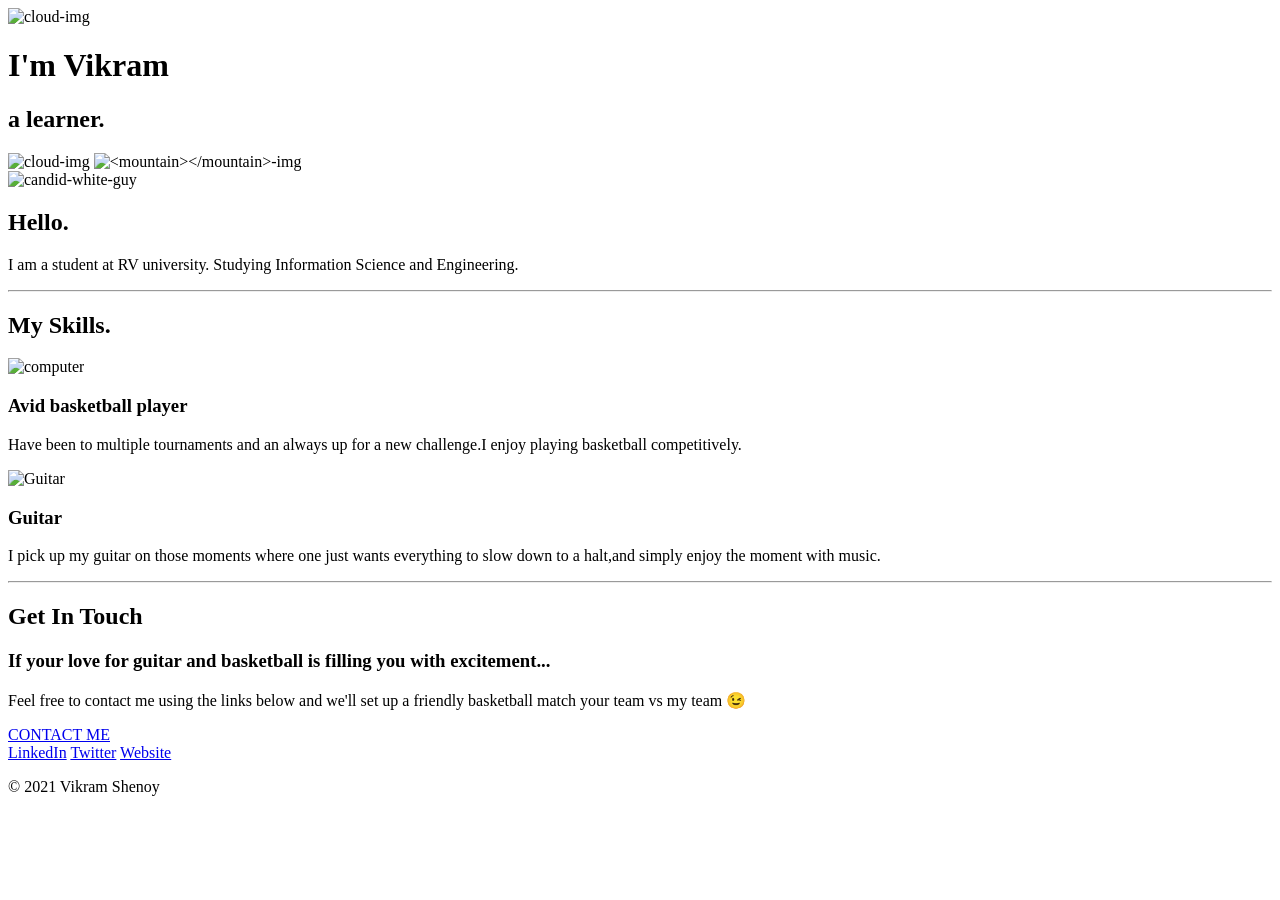
==== index.html @ d7b9fc27 "Add files via upload" ====
<!DOCTYPE html>
<html lang="en" dir="ltr">

<head>
  <meta charset="utf-8">
  <title>Vikram</title>
  <link rel="stylesheet" href="css/styles.css">
  <link rel="icon" href="images/favicon.png">
  <link rel="preconnect" href="https://fonts.gstatic.com">
  <link href="https://fonts.googleapis.com/css2?family=Merriweather:wght@300&family=Montserrat:wght@100&family=Sacramento&display=swap" rel="stylesheet">
</head>

<body>
  <div class="top">
    <img class="top-cloud" src="images/cloud.png" alt="cloud-img">
    <h1>I'm Vikram</h1>
    <h2>a learner.</h2>
    <img class="bottom-cloud" src="images/cloud.png" alt="cloud-img">
    <img class="mountain" src="images/mountain.png" alt="<mountain></mountain>-img">
  </div>


  <div class="middle-container">
    <div class="profile">
      <img src="images/man.png" height="180" alt="candid-white-guy">
      <h2>Hello.</h2>
      <p>I am a student at RV university. Studying Information Science and Engineering.</p>
    </div>
    <hr>
    <div class="skills">
      <h2>My Skills.</h2>
      <div class="skill-row">
        <img class="skillbb" src="images/bb.gif" alt="computer">
        <h3>Avid basketball player</h3>
        <p class="bb-descript">Have been to multiple tournaments and an always up for a new challenge.I enjoy playing basketball competitively.</p>
      </div>
      <div class="skill-row">
        <img class="skillgt" src="images/electric-guitar.png" alt="Guitar">
        <h3>Guitar</h3>
        <p class="gt-descript">I pick up my guitar on those moments  where one just wants everything to slow down to a halt,and simply enjoy the moment with music.</p>
      </div>
    </div>

    <hr>

    <div class="contact-me">
      <h2>Get In Touch</h2>
      <h3>If your love for guitar and basketball is filling you with excitement...</h3>
      <p class="contact-para">Feel free to contact me using the links below and we'll set up a friendly basketball match your team vs my team 😉</p>
      <a href="mailto:name@email.com" class="BUTTON_JTH">CONTACT ME</a>
    </div>
  </div>


  <div class="bottom-container">
    <a class="footer-link" href="https://www.linkedin.com/">LinkedIn</a>
    <a class="footer-link" href="https://twitter.com/">Twitter</a>
    <a class="footer-link" href="https://www.appbrewery.co/">Website</a>
    <p class="end-card">© 2021 Vikram Shenoy</p>
  </div>
</body>

</html>
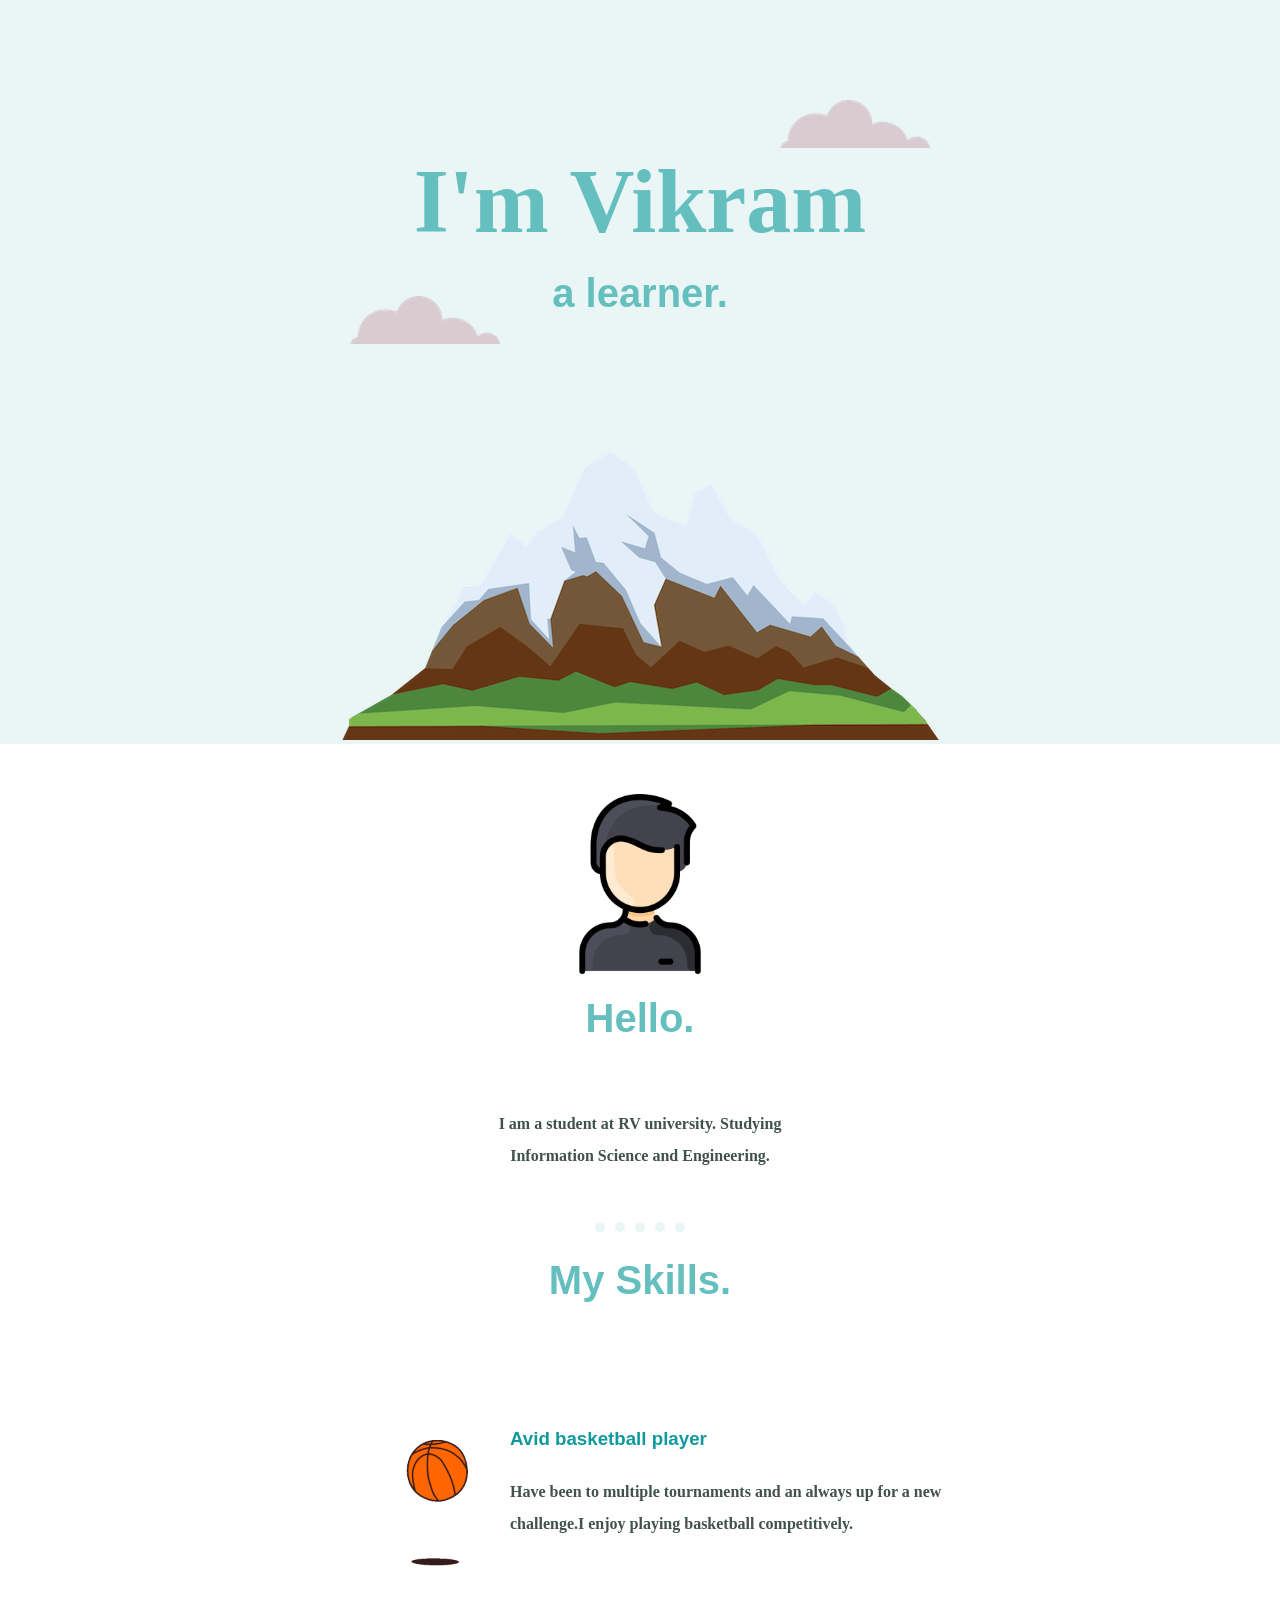
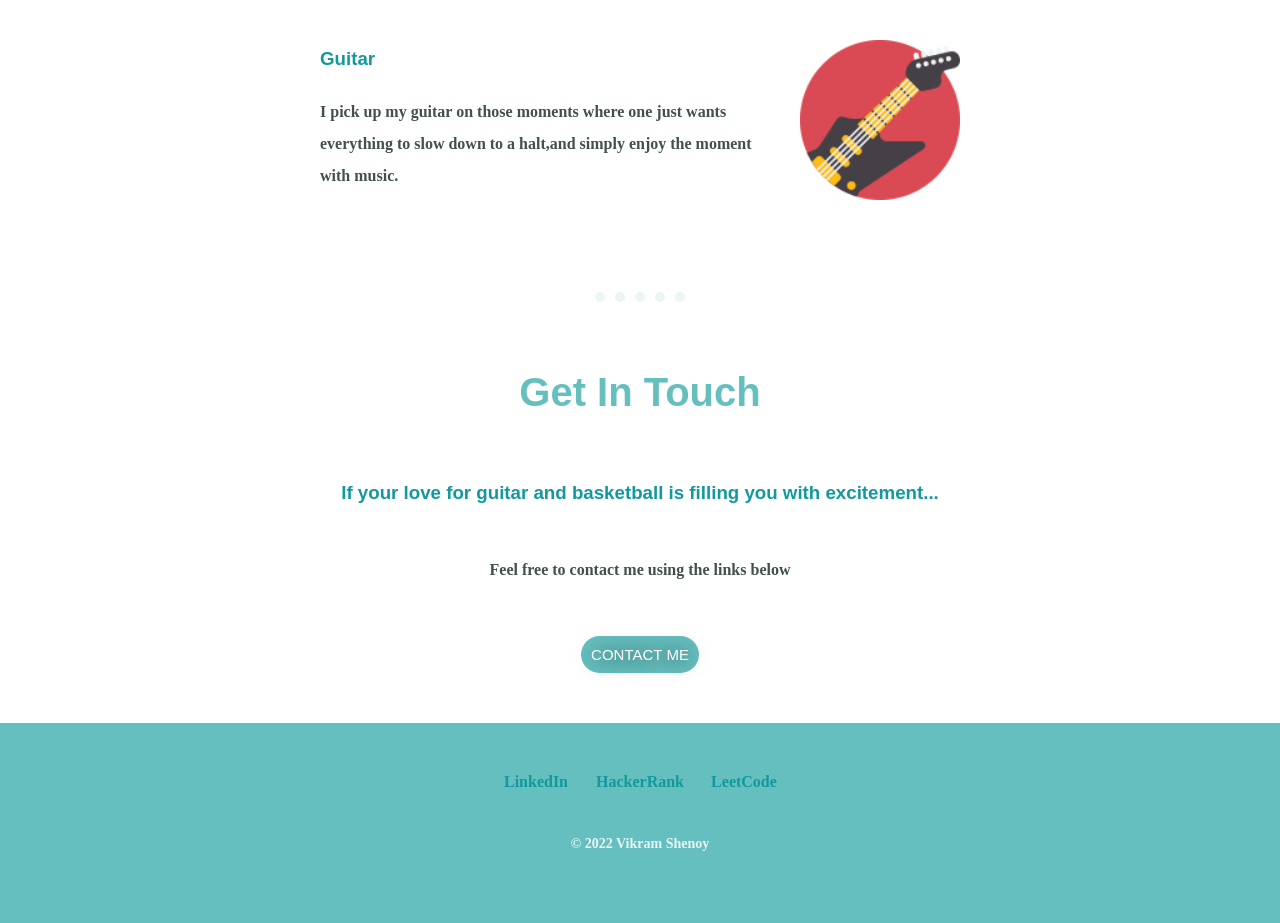
==== commit 038b8170: "Updated Contact" ====
--- a/index.html
+++ b/index.html
@@ -46,17 +46,17 @@
     <div class="contact-me">
       <h2>Get In Touch</h2>
       <h3>If your love for guitar and basketball is filling you with excitement...</h3>
-      <p class="contact-para">Feel free to contact me using the links below and we'll set up a friendly basketball match your team vs my team 😉</p>
-      <a href="mailto:name@email.com" class="BUTTON_JTH">CONTACT ME</a>
+      <p class="contact-para">Feel free to contact me using the links below </p>
+      <a href="mailto:vikramshenoy14@email.com" class="BUTTON_JTH">CONTACT ME</a>
     </div>
   </div>
 
 
   <div class="bottom-container">
-    <a class="footer-link" href="https://www.linkedin.com/">LinkedIn</a>
-    <a class="footer-link" href="https://twitter.com/">Twitter</a>
-    <a class="footer-link" href="https://www.appbrewery.co/">Website</a>
-    <p class="end-card">© 2021 Vikram Shenoy</p>
+    <a class="footer-link" href="https://www.linkedin.com/in/vikram-shenoy-48871717a/">LinkedIn</a>
+    <a class="footer-link" href="https://www.hackerrank.com/vikramshenoy_is1">HackerRank</a>
+    <a class="footer-link" href="https://leetcode.com/vikram_shen/">LeetCode</a>
+    <p class="end-card">© 2022 Vikram Shenoy</p>
   </div>
 </body>
 
--- a/css/styles.css
+++ b/css/styles.css
@@ -0,0 +1,154 @@
+body {
+  color: #40514E;
+  margin: 0;
+  text-align: center;
+  font-family: 'Merriweather', serif;
+}
+
+h1 {
+  color: #66BFBF;
+  font-size: 90px;
+  margin: 0;
+  margin-top: 50px;
+  font-family: 'Sacramento', cursive;
+}
+
+h2 {
+  line-height: 2;
+  font-weight: bold;
+  color: #66BFBF;
+  margin-top: 0;
+  margin-bottom: 50px;
+  font-size: 2.5rem;
+  font-family: 'Montserrat', sans-serif;
+}
+
+h3 {
+  color: #11999E;
+  font-family: 'Montserrat', sans-serif;
+  font-weight: bolder;
+}
+
+a {
+  color: #11999E;
+  text-decoration: none;
+}
+
+a:hover {
+  color: #EAF6F6;
+}
+
+p {
+  color: #40514E;
+  line-height: 2;
+  font-weight: bold;
+}
+
+hr {
+  color: #EAF6F6;
+  border: none;
+  border-top: 10px dotted;
+  width: 7%;
+}
+
+.profile {
+  width: 25%;
+  margin: 50px auto;
+}
+
+.skill-row {
+  width: 50%;
+  margin: 100px auto;
+  text-align: left;
+  line-height: 2;
+}
+
+.skillbb {
+  width: 25%;
+  float: left;
+  margin-right: 30px;
+}
+
+.skillgt {
+width: 25%;
+  float: right;
+  margin-left: 30px;
+  }
+
+.top-cloud {
+  position: absolute;
+  right: 350px;
+  top: 100px;
+}
+
+.bottom-cloud {
+  position: absolute;
+  bottom: 400px;
+  left: 350px;
+}
+
+.top {
+  background-color: #EAF6F6;
+  position: relative;
+  padding-top: 100px;
+}
+
+.BUTTON_JTH {
+  -webkit-border-radius: 20px;
+  -moz-border-radius: 20px;
+  border-radius: 20px;
+  color: #FFFFFF;
+  font-family: Arial;
+  font-size: 15px;
+  font-weight: 400;
+  padding: 10px;
+  background-color: #66BFBF;
+  text-shadow: 1px 1px 20px #000000;
+  text-decoration: none;
+  display: inline-block;
+  cursor: pointer;
+  text-align: center;
+  margin-top: 50px;
+}
+
+.BUTTON_JTH:hover {
+  background: #7FF7E0;
+  border: solid #FFFFFF 1px;
+  -webkit-border-radius: 20px;
+  -moz-border-radius: 20px;
+  border-radius: 20px;
+  text-decoration: none;
+}
+
+.contact-me {
+  margin-top: 50px;
+  margin-bottom: 50px;
+}
+
+.contact-para {
+  width: 40%;
+  margin: 50px auto 0;
+}
+
+.middle-container {}
+
+.bottom-container {
+  margin-top: 50px;
+  background-color: #66BFBF;
+  height: 100px;
+  padding-top: 50px;
+  padding-bottom: 50px;
+}
+
+.end-card {
+  color: #EAF6F6;
+  font-size:14px;
+
+}
+
+.footer-link {
+  display: inline-block;
+  font-weight: bolder;
+  margin-bottom: 25px;
+  width: 100px;
+}
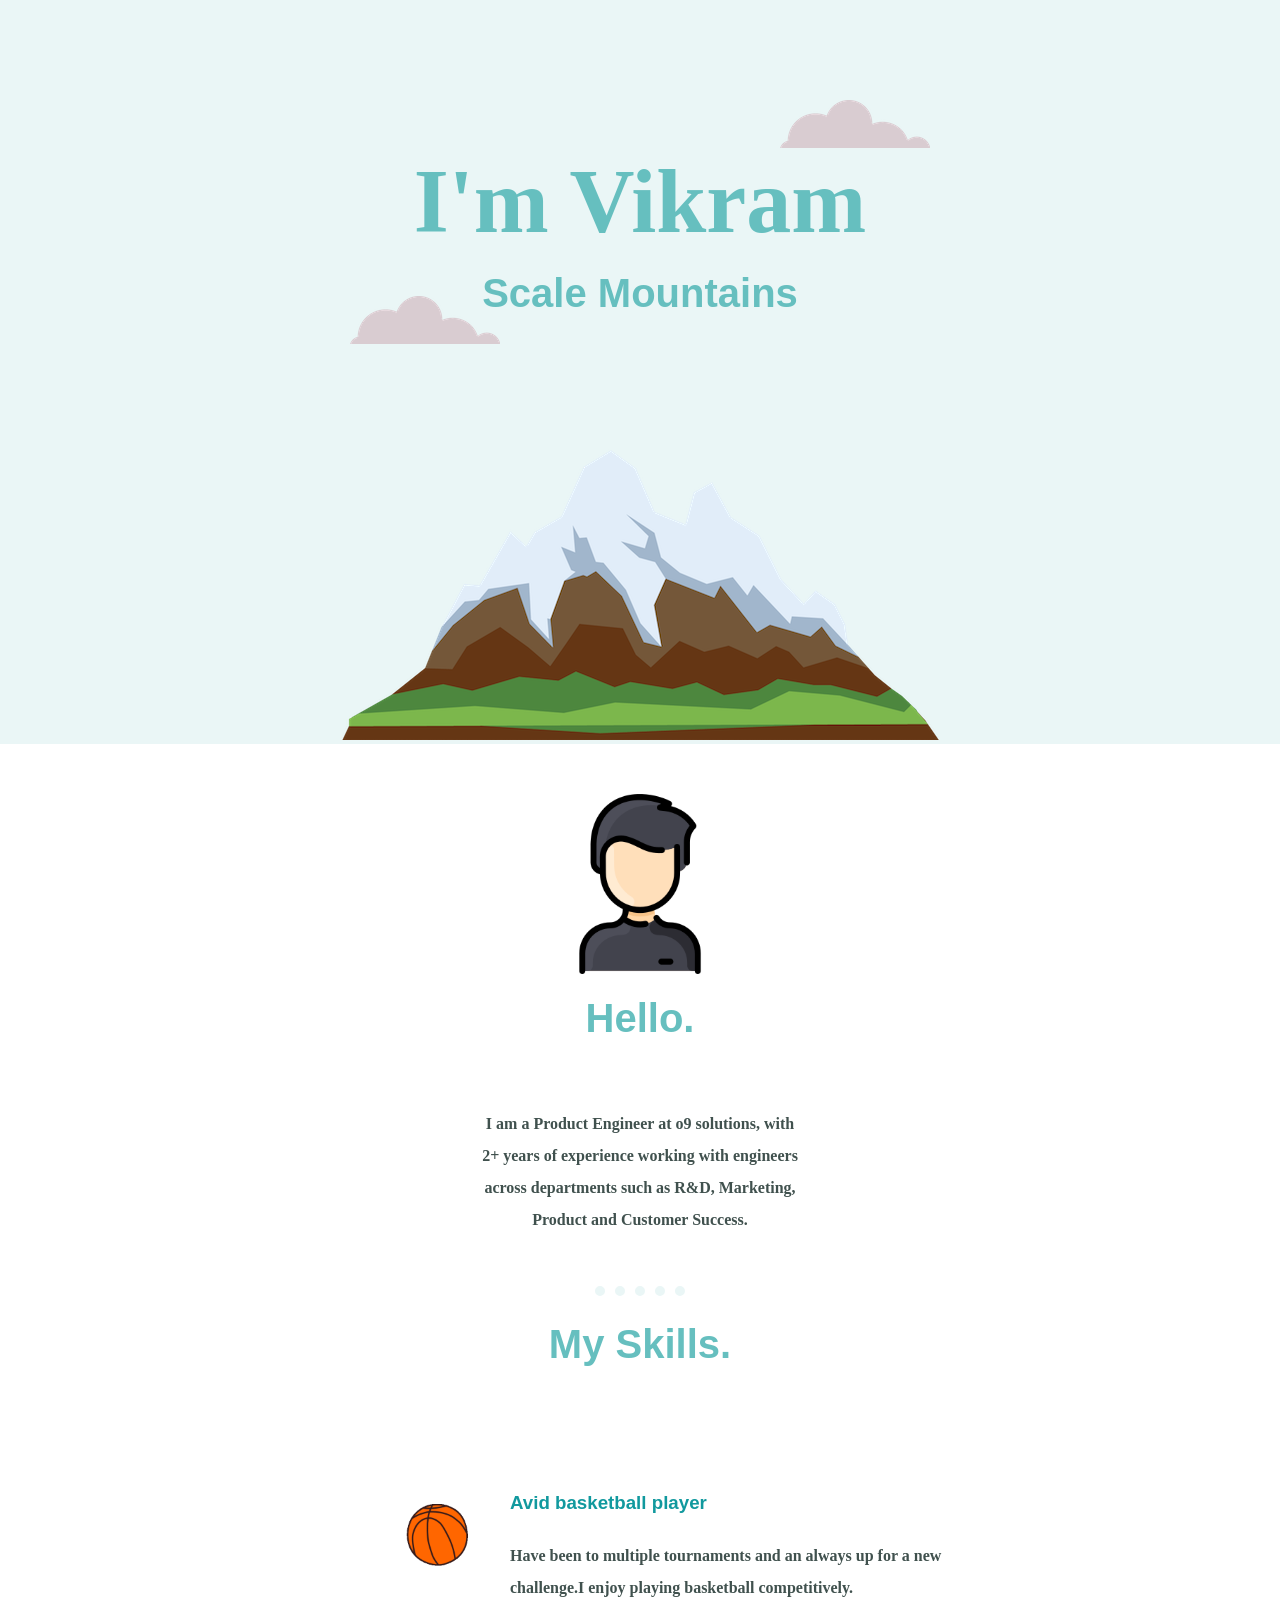
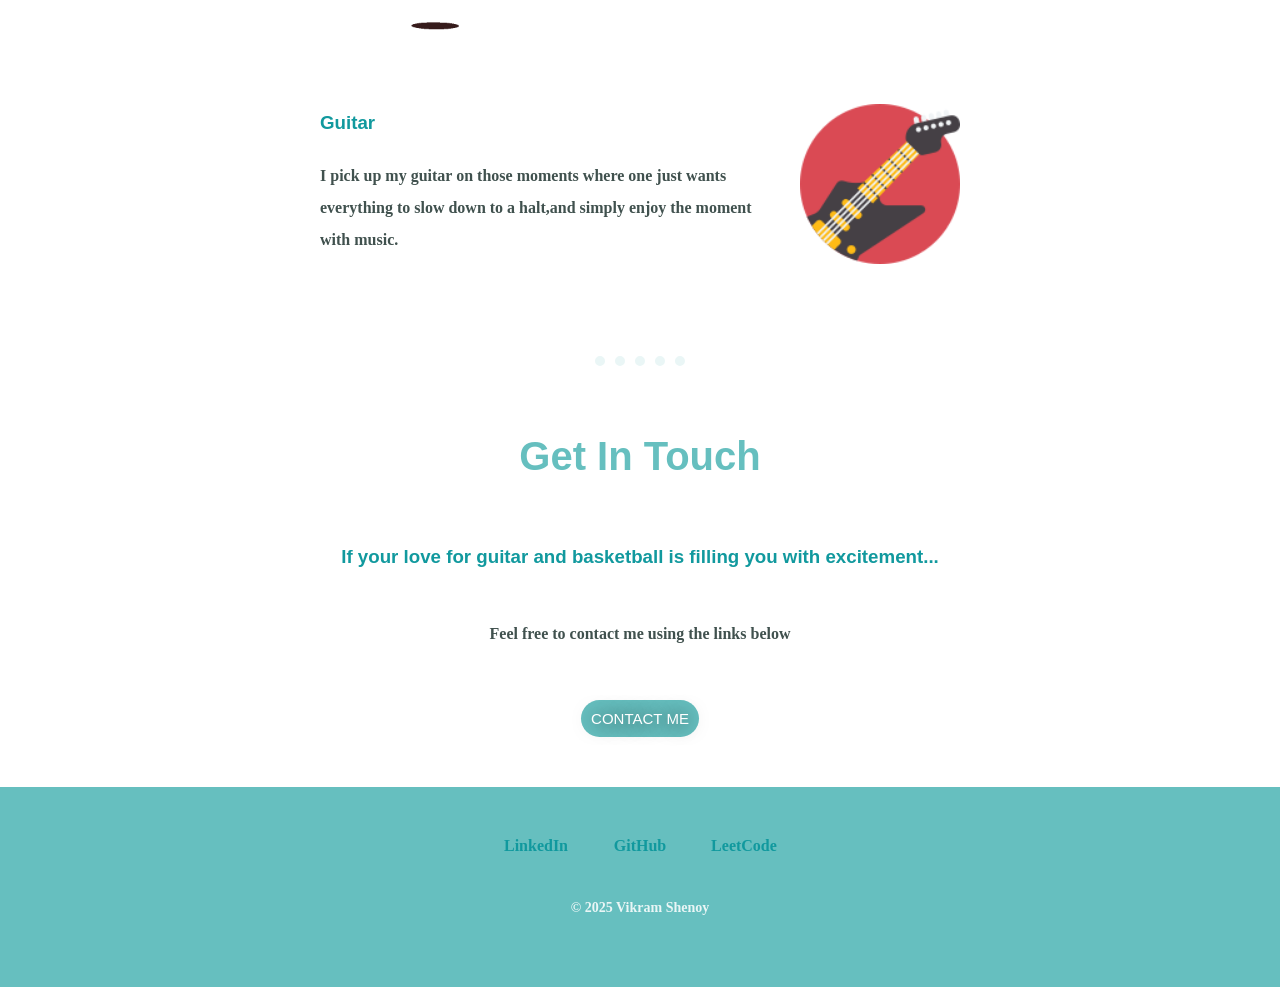
==== commit 8d5de2e8: "Playing around with old code, still don't know how to center a div" ====
--- a/index.html
+++ b/index.html
@@ -14,7 +14,7 @@
   <div class="top">
     <img class="top-cloud" src="images/cloud.png" alt="cloud-img">
     <h1>I'm Vikram</h1>
-    <h2>a learner.</h2>
+    <h2>Scale Mountains</h2>
     <img class="bottom-cloud" src="images/cloud.png" alt="cloud-img">
     <img class="mountain" src="images/mountain.png" alt="<mountain></mountain>-img">
   </div>
@@ -22,9 +22,9 @@
 
   <div class="middle-container">
     <div class="profile">
-      <img src="images/man.png" height="180" alt="candid-white-guy">
+        <img src="images/man.png" height="180" alt="vikram-shenoy">
       <h2>Hello.</h2>
-      <p>I am a student at RV university. Studying Information Science and Engineering.</p>
+      <p>I am a Product Engineer at o9 solutions, with 2+ years of experience working with engineers across departments such as R&D, Marketing, Product and Customer Success.</p>
     </div>
     <hr>
     <div class="skills">
@@ -53,10 +53,10 @@
 
 
   <div class="bottom-container">
-    <a class="footer-link" href="https://www.linkedin.com/in/vikram-shenoy-48871717a/">LinkedIn</a>
-    <a class="footer-link" href="https://www.hackerrank.com/vikramshenoy_is1">HackerRank</a>
-    <a class="footer-link" href="https://leetcode.com/vikram_shen/">LeetCode</a>
-    <p class="end-card">© 2022 Vikram Shenoy</p>
+    <a class="footer-link" href="https://www.linkedin.com/in/vikram-shen/" target = "_blank">LinkedIn</a>
+    <a class="footer-link" href="https://github.com/Vikram-Shenoy" target = "_blank">GitHub</a>
+    <a class="footer-link" href="https://leetcode.com/vikram_shen/" target = "_blank">LeetCode</a>
+    <p class="end-card">© 2025 Vikram Shenoy</p>
   </div>
 </body>
 
--- a/css/styles.css
+++ b/css/styles.css
@@ -152,3 +152,9 @@
   margin-bottom: 25px;
   width: 100px;
 }
+
+.gradient-overlay {
+  width: 100%;
+ height: 100%;
+  mask-image: radial-gradient(ellipse at center, black 70%, transparent 90%);
+ }
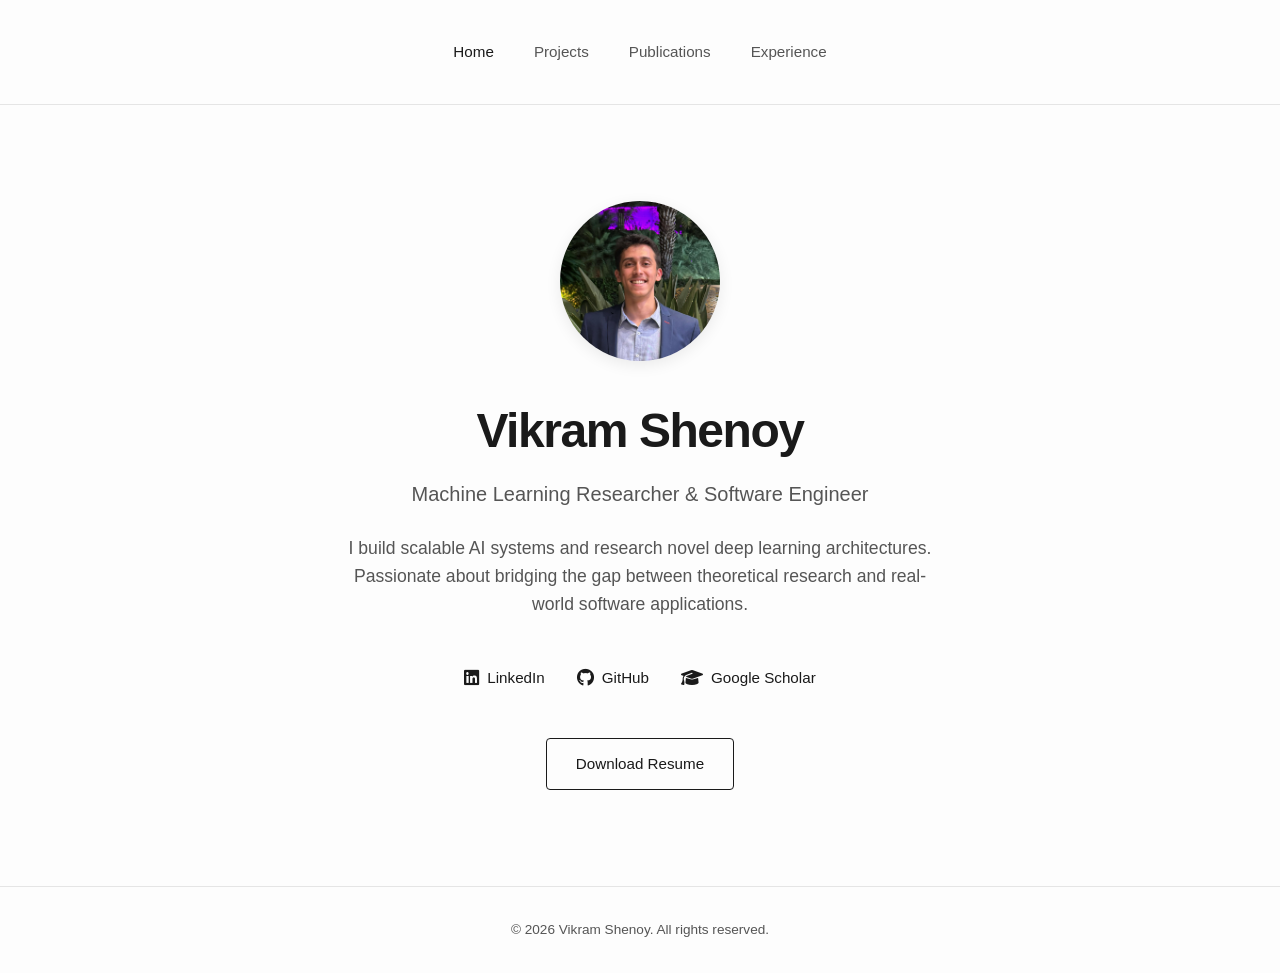
==== commit ee94eded: "New website structure" ====
--- a/index.html
+++ b/index.html
@@ -1,64 +1,205 @@
-<!DOCTYPE html>
-<html lang="en" dir="ltr">
-
-<head>
-  <meta charset="utf-8">
-  <title>Vikram</title>
-  <link rel="stylesheet" href="css/styles.css">
-  <link rel="icon" href="images/favicon.png">
-  <link rel="preconnect" href="https://fonts.gstatic.com">
-  <link href="https://fonts.googleapis.com/css2?family=Merriweather:wght@300&family=Montserrat:wght@100&family=Sacramento&display=swap" rel="stylesheet">
-</head>
-
-<body>
-  <div class="top">
-    <img class="top-cloud" src="images/cloud.png" alt="cloud-img">
-    <h1>I'm Vikram</h1>
-    <h2>Scale Mountains</h2>
-    <img class="bottom-cloud" src="images/cloud.png" alt="cloud-img">
-    <img class="mountain" src="images/mountain.png" alt="<mountain></mountain>-img">
-  </div>
-
-
-  <div class="middle-container">
-    <div class="profile">
-        <img src="images/man.png" height="180" alt="vikram-shenoy">
-      <h2>Hello.</h2>
-      <p>I am a Product Engineer at o9 solutions, with 2+ years of experience working with engineers across departments such as R&D, Marketing, Product and Customer Success.</p>
-    </div>
-    <hr>
-    <div class="skills">
-      <h2>My Skills.</h2>
-      <div class="skill-row">
-        <img class="skillbb" src="images/bb.gif" alt="computer">
-        <h3>Avid basketball player</h3>
-        <p class="bb-descript">Have been to multiple tournaments and an always up for a new challenge.I enjoy playing basketball competitively.</p>
-      </div>
-      <div class="skill-row">
-        <img class="skillgt" src="images/electric-guitar.png" alt="Guitar">
-        <h3>Guitar</h3>
-        <p class="gt-descript">I pick up my guitar on those moments  where one just wants everything to slow down to a halt,and simply enjoy the moment with music.</p>
-      </div>
-    </div>
-
-    <hr>
-
-    <div class="contact-me">
-      <h2>Get In Touch</h2>
-      <h3>If your love for guitar and basketball is filling you with excitement...</h3>
-      <p class="contact-para">Feel free to contact me using the links below </p>
-      <a href="mailto:vikramshenoy14@email.com" class="BUTTON_JTH">CONTACT ME</a>
-    </div>
-  </div>
-
-
-  <div class="bottom-container">
-    <a class="footer-link" href="https://www.linkedin.com/in/vikram-shen/" target = "_blank">LinkedIn</a>
-    <a class="footer-link" href="https://github.com/Vikram-Shenoy" target = "_blank">GitHub</a>
-    <a class="footer-link" href="https://leetcode.com/vikram_shen/" target = "_blank">LeetCode</a>
-    <p class="end-card">© 2025 Vikram Shenoy</p>
-  </div>
-</body>
-
-</html>
-  
+<!DOCTYPE html>
+<html lang="en">
+<head>
+    <meta charset="UTF-8">
+    <meta name="viewport" content="width=device-width, initial-scale=1.0">
+    <title>Your Name - Portfolio</title>
+    
+    <link rel="stylesheet" href="https://cdnjs.cloudflare.com/ajax/libs/font-awesome/6.4.0/css/all.min.css">
+
+    <style>
+        /* Minimalist CSS Variables */
+        :root {
+            --bg-color: #fdfdfd;
+            --text-color: #1a1a1a;
+            --secondary-text: #555555;
+            --border-color: #e5e5e5;
+        }
+
+        /* Base Typography and Reset */
+        body {
+            margin: 0;
+            padding: 0;
+            font-family: -apple-system, BlinkMacSystemFont, "Segoe UI", Roboto, Helvetica, Arial, sans-serif;
+            background-color: var(--bg-color);
+            color: var(--text-color);
+            line-height: 1.6;
+            -webkit-font-smoothing: antialiased;
+        }
+
+        /* Navigation */
+        nav {
+            display: flex;
+            justify-content: center;
+            padding: 2.5rem 0;
+            gap: 2.5rem;
+            border-bottom: 1px solid var(--border-color);
+        }
+
+        nav a {
+            text-decoration: none;
+            color: var(--secondary-text);
+            font-weight: 500;
+            font-size: 0.95rem;
+            transition: color 0.2s ease;
+        }
+
+        nav a.active, nav a:hover {
+            color: var(--text-color);
+        }
+
+        /* Main Container */
+        .container {
+            max-width: 700px;
+            margin: 0 auto;
+            padding: 6rem 2rem;
+            text-align: center;
+        }
+
+        /* Hero Section Styling */
+        .hero h1 {
+            font-size: 3rem;
+            margin: 0 0 0.5rem 0;
+            letter-spacing: -0.03em;
+            font-weight: 700;
+        }
+
+        .hero h2 {
+            font-size: 1.25rem;
+            font-weight: 400;
+            color: var(--secondary-text);
+            margin: 0 0 1.5rem 0;
+        }
+
+        .hero p {
+            font-size: 1.1rem;
+            color: var(--secondary-text);
+            margin: 0 auto 3rem auto;
+            max-width: 600px;
+        }
+
+        /* Social Links */
+        .social-links {
+            display: flex;
+            justify-content: center;
+            gap: 2rem;
+            margin-bottom: 3rem;
+        }
+
+        .social-links a {
+            display: flex;
+            align-items: center;
+            gap: 0.5rem; /* Space between icon and text */
+            text-decoration: none;
+            color: var(--text-color);
+            font-weight: 500;
+            font-size: 0.95rem;
+            position: relative;
+        }
+
+        /* Customizing the hover underline so it ignores the icon and only underlines the text if preferred, 
+           but here we underline the whole block for a clean look */
+        .social-links a::after {
+            content: '';
+            position: absolute;
+            width: 100%;
+            transform: scaleX(0);
+            height: 1px;
+            bottom: -4px;
+            left: 0;
+            background-color: var(--text-color);
+            transform-origin: bottom right;
+            transition: transform 0.25s ease-out;
+        }
+
+        .social-links a:hover::after {
+            transform: scaleX(1);
+            transform-origin: bottom left;
+        }
+
+        .social-links i {
+            font-size: 1.1rem; /* Makes the icons slightly larger than the text */
+        }
+
+        /* Resume Button */
+        .btn-resume {
+            display: inline-block;
+            padding: 0.8rem 1.8rem;
+            background-color: transparent;
+            color: var(--text-color);
+            text-decoration: none;
+            font-size: 0.95rem;
+            font-weight: 500;
+            border: 1px solid var(--text-color);
+            border-radius: 4px;
+            transition: all 0.2s ease;
+        }
+
+        .btn-resume:hover {
+            background-color: var(--text-color);
+            color: var(--bg-color);
+        }
+        /* Profile Picture (Home Page) */
+        .profile-pic {
+            width: 160px;
+            height: 160px;
+            border-radius: 50%;
+            object-fit: cover;
+            margin-bottom: 1.5rem;
+            /* Optional: adds a very soft, elegant shadow */
+            box-shadow: 0 4px 15px rgba(0, 0, 0, 0.08); 
+        }
+
+        /* Footer */
+        footer {
+            text-align: center;
+            padding: 2rem 0;
+            margin-top: auto; /* Pushes footer to the bottom if content is short */
+            border-top: 1px solid var(--border-color);
+            color: var(--secondary-text);
+            font-size: 0.85rem;
+        }
+    </style>
+</head>
+<body>
+
+    <nav>
+        <a href="index.html" class="active">Home</a>
+        <a href="projects.html">Projects</a>
+        <a href="publications.html">Publications</a>
+        <a href="experience.html">Experience</a>
+    </nav>
+
+    <div class="container">
+        <section class="hero">
+            <img src="images/Profilepic.png" alt="Profile Picture" class="profile-pic">
+            <h1>Vikram Shenoy</h1>
+            <h2>Machine Learning Researcher & Software Engineer</h2>
+            
+            <p>
+                I build scalable AI systems and research novel deep learning architectures. 
+                Passionate about bridging the gap between theoretical research and real-world software applications.
+            </p>
+
+            <div class="social-links">
+                <a href="https://linkedin.com/in/vikram-shen" target="_blank" rel="noopener noreferrer">
+                    <i class="fa-brands fa-linkedin"></i> LinkedIn
+                </a>
+                <a href="https://github.com/Vikram-Shenoy" target="_blank" rel="noopener noreferrer">
+                    <i class="fa-brands fa-github"></i> GitHub
+                </a>
+                <a href="https://scholar.google.com/citations?user=3n41WfoAAAAJ" target="_blank" rel="noopener noreferrer">
+                    <i class="fa-solid fa-graduation-cap"></i> Google Scholar
+                </a>
+            </div>
+
+            <a href="resume.pdf" class="btn-resume" download>Download Resume</a>
+        </section>
+    </div>
+
+    <footer>
+        &copy; 2026 Vikram Shenoy. All rights reserved.
+    </footer>
+
+</body>
+</html>
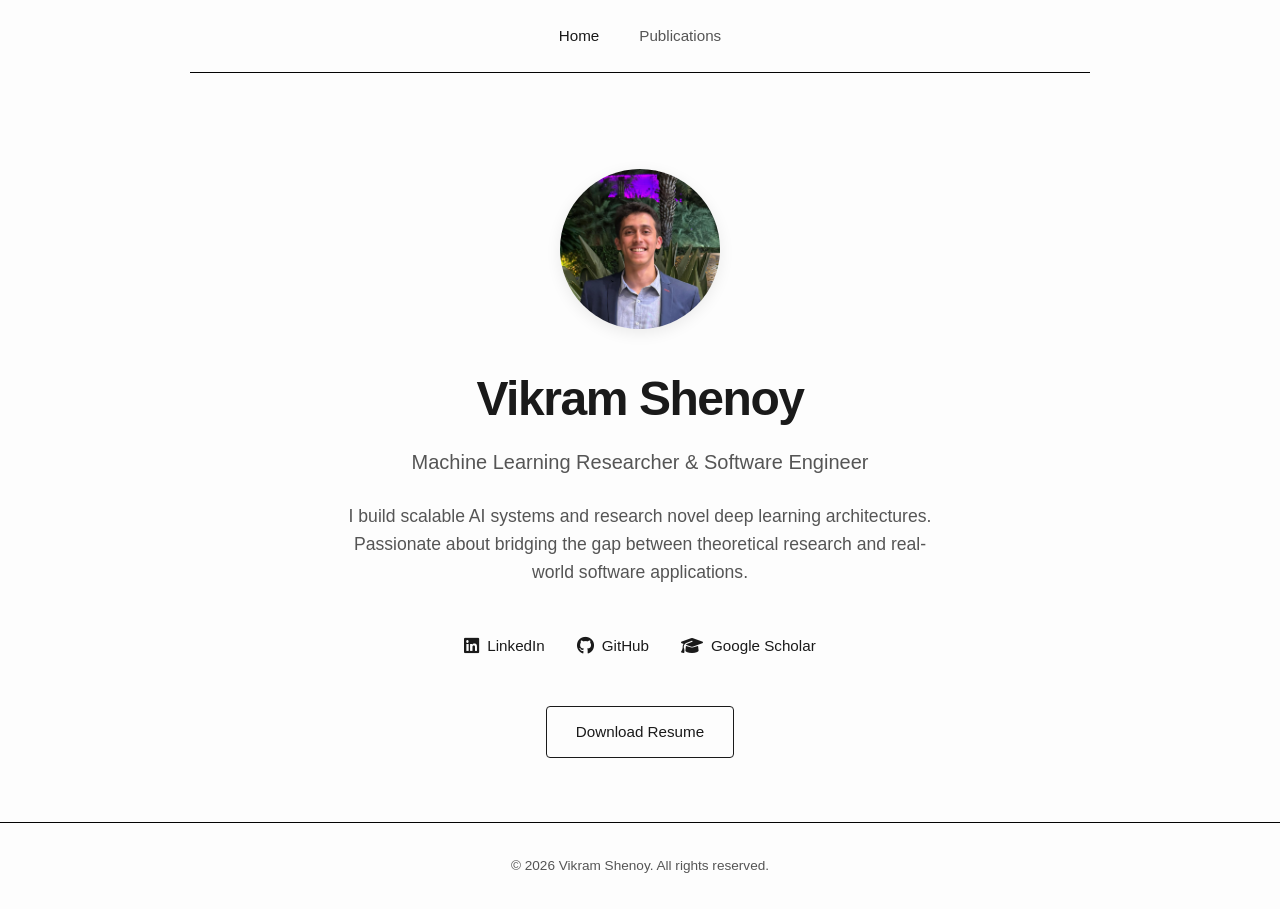
==== commit ab7a87d0: "Restructured website" ====
--- a/index.html
+++ b/index.html
@@ -6,169 +6,19 @@
     <title>Your Name - Portfolio</title>
     
     <link rel="stylesheet" href="https://cdnjs.cloudflare.com/ajax/libs/font-awesome/6.4.0/css/all.min.css">
-
-    <style>
-        /* Minimalist CSS Variables */
-        :root {
-            --bg-color: #fdfdfd;
-            --text-color: #1a1a1a;
-            --secondary-text: #555555;
-            --border-color: #e5e5e5;
-        }
-
-        /* Base Typography and Reset */
-        body {
-            margin: 0;
-            padding: 0;
-            font-family: -apple-system, BlinkMacSystemFont, "Segoe UI", Roboto, Helvetica, Arial, sans-serif;
-            background-color: var(--bg-color);
-            color: var(--text-color);
-            line-height: 1.6;
-            -webkit-font-smoothing: antialiased;
-        }
-
-        /* Navigation */
-        nav {
-            display: flex;
-            justify-content: center;
-            padding: 2.5rem 0;
-            gap: 2.5rem;
-            border-bottom: 1px solid var(--border-color);
-        }
-
-        nav a {
-            text-decoration: none;
-            color: var(--secondary-text);
-            font-weight: 500;
-            font-size: 0.95rem;
-            transition: color 0.2s ease;
-        }
-
-        nav a.active, nav a:hover {
-            color: var(--text-color);
-        }
-
-        /* Main Container */
-        .container {
-            max-width: 700px;
-            margin: 0 auto;
-            padding: 6rem 2rem;
-            text-align: center;
-        }
-
-        /* Hero Section Styling */
-        .hero h1 {
-            font-size: 3rem;
-            margin: 0 0 0.5rem 0;
-            letter-spacing: -0.03em;
-            font-weight: 700;
-        }
-
-        .hero h2 {
-            font-size: 1.25rem;
-            font-weight: 400;
-            color: var(--secondary-text);
-            margin: 0 0 1.5rem 0;
-        }
-
-        .hero p {
-            font-size: 1.1rem;
-            color: var(--secondary-text);
-            margin: 0 auto 3rem auto;
-            max-width: 600px;
-        }
-
-        /* Social Links */
-        .social-links {
-            display: flex;
-            justify-content: center;
-            gap: 2rem;
-            margin-bottom: 3rem;
-        }
-
-        .social-links a {
-            display: flex;
-            align-items: center;
-            gap: 0.5rem; /* Space between icon and text */
-            text-decoration: none;
-            color: var(--text-color);
-            font-weight: 500;
-            font-size: 0.95rem;
-            position: relative;
-        }
-
-        /* Customizing the hover underline so it ignores the icon and only underlines the text if preferred, 
-           but here we underline the whole block for a clean look */
-        .social-links a::after {
-            content: '';
-            position: absolute;
-            width: 100%;
-            transform: scaleX(0);
-            height: 1px;
-            bottom: -4px;
-            left: 0;
-            background-color: var(--text-color);
-            transform-origin: bottom right;
-            transition: transform 0.25s ease-out;
-        }
-
-        .social-links a:hover::after {
-            transform: scaleX(1);
-            transform-origin: bottom left;
-        }
-
-        .social-links i {
-            font-size: 1.1rem; /* Makes the icons slightly larger than the text */
-        }
-
-        /* Resume Button */
-        .btn-resume {
-            display: inline-block;
-            padding: 0.8rem 1.8rem;
-            background-color: transparent;
-            color: var(--text-color);
-            text-decoration: none;
-            font-size: 0.95rem;
-            font-weight: 500;
-            border: 1px solid var(--text-color);
-            border-radius: 4px;
-            transition: all 0.2s ease;
-        }
-
-        .btn-resume:hover {
-            background-color: var(--text-color);
-            color: var(--bg-color);
-        }
-        /* Profile Picture (Home Page) */
-        .profile-pic {
-            width: 160px;
-            height: 160px;
-            border-radius: 50%;
-            object-fit: cover;
-            margin-bottom: 1.5rem;
-            /* Optional: adds a very soft, elegant shadow */
-            box-shadow: 0 4px 15px rgba(0, 0, 0, 0.08); 
-        }
-
-        /* Footer */
-        footer {
-            text-align: center;
-            padding: 2rem 0;
-            margin-top: auto; /* Pushes footer to the bottom if content is short */
-            border-top: 1px solid var(--border-color);
-            color: var(--secondary-text);
-            font-size: 0.85rem;
-        }
-    </style>
+    <link rel="stylesheet" href="styles.css">
 </head>
 <body>
 
     <nav>
-        <a href="index.html" class="active">Home</a>
-        <a href="projects.html">Projects</a>
-        <a href="publications.html">Publications</a>
-        <a href="experience.html">Experience</a>
-    </nav>
+        <div class="nav-brand"></div> <div class="nav-links">
+            <a href="index.html" class="active">Home</a>
+            <!-- <a href="projects.html">Projects</a> -->
+            <a href="publications.html">Publications</a>
+            <!-- <a href="experience.html">Experience</a> -->
+        </div>
+        
+        <div></div> </nav>
 
     <div class="container">
         <section class="hero">
@@ -193,7 +43,7 @@
                 </a>
             </div>
 
-            <a href="resume.pdf" class="btn-resume" download>Download Resume</a>
+            <a href="Vikram-Shenoy-Resume.pdf" class="btn-resume" download>Download Resume</a>
         </section>
     </div>
 
--- a/styles.css
+++ b/styles.css
@@ -0,0 +1,293 @@
+/* =========================================
+   1. CSS Variables & Base Reset
+   ========================================= */
+:root {
+    --bg-color: #fdfdfd;
+    --text-color: #1a1a1a;
+    --secondary-text: #555555;
+    --border-color: #030303;
+}
+
+body {
+    margin: 0;
+    padding: 0;
+    display: flex;
+    flex-direction: column;
+    min-height: 100vh;
+    font-family: -apple-system, BlinkMacSystemFont, "Segoe UI", Roboto, Helvetica, Arial, sans-serif;
+    background-color: var(--bg-color);
+    color: var(--text-color);
+    line-height: 1.6;
+    -webkit-font-smoothing: antialiased;
+}
+
+/* =========================================
+   2. Navigation
+   ========================================= */
+nav {
+    display: grid;
+    grid-template-columns: 1fr auto 1fr; /* 3 Columns: Left, Center, Right */
+    align-items: center;
+    padding: 1.5rem 2rem;
+    border-bottom: 1px solid var(--border-color);
+    max-width: 900px;
+    margin: 0 auto;
+    width: 100%;
+    box-sizing: border-box;
+}
+
+.nav-brand {
+    display: flex;
+    align-items: center;
+    gap: 0.75rem;
+    text-decoration: none;
+    color: var(--text-color);
+    font-weight: 600;
+    font-size: 1rem;
+    justify-self: start; 
+}
+
+.nav-brand img {
+    width: 40px; /* Adjusted to 40px for proper visibility */
+    height: 40px;
+    border-radius: 50%;
+    object-fit: cover;
+    border: 1px solid var(--border-color);
+}
+
+.nav-links {
+    display: flex;
+    gap: 2.5rem;
+    justify-self: center; 
+}
+
+.nav-links a {
+    text-decoration: none;
+    color: var(--secondary-text);
+    font-weight: 500;
+    font-size: 0.95rem;
+    transition: color 0.2s ease;
+}
+
+.nav-links a.active, .nav-links a:hover {
+    color: var(--text-color);
+}
+
+/* =========================================
+   3. Main Container
+   ========================================= */
+.container {
+    max-width: 750px;
+    margin: 0 auto;
+    padding: 4rem 2rem;
+}
+
+/* =========================================
+   4. Home Page Specific Styles
+   ========================================= */
+.hero {
+    text-align: center;
+    padding-top: 2rem; /* Adds the extra space needed for the home page */
+}
+
+.hero h1 {
+    font-size: 3rem;
+    margin: 0 0 0.5rem 0;
+    letter-spacing: -0.03em;
+    font-weight: 700;
+}
+
+.hero h2 {
+    font-size: 1.25rem;
+    font-weight: 400;
+    color: var(--secondary-text);
+    margin: 0 0 1.5rem 0;
+}
+
+.hero p {
+    font-size: 1.1rem;
+    color: var(--secondary-text);
+    margin: 0 auto 3rem auto;
+    max-width: 600px;
+}
+
+.profile-pic {
+    width: 160px;
+    height: 160px;
+    border-radius: 50%;
+    object-fit: cover;
+    margin-bottom: 1.5rem;
+    box-shadow: 0 4px 15px rgba(0, 0, 0, 0.08); 
+}
+
+.social-links {
+    display: flex;
+    justify-content: center;
+    gap: 2rem;
+    margin-bottom: 3rem;
+}
+
+.social-links a {
+    display: flex;
+    align-items: center;
+    gap: 0.5rem; 
+    text-decoration: none;
+    color: var(--text-color);
+    font-weight: 500;
+    font-size: 0.95rem;
+    position: relative;
+}
+
+.social-links a::after {
+    content: '';
+    position: absolute;
+    width: 100%;
+    transform: scaleX(0);
+    height: 1px;
+    bottom: -4px;
+    left: 0;
+    background-color: var(--text-color);
+    transform-origin: bottom right;
+    transition: transform 0.25s ease-out;
+}
+
+.social-links a:hover::after {
+    transform: scaleX(1);
+    transform-origin: bottom left;
+}
+
+.social-links i {
+    font-size: 1.1rem;
+}
+
+.btn-resume {
+    display: inline-block;
+    padding: 0.8rem 1.8rem;
+    background-color: transparent;
+    color: var(--text-color);
+    text-decoration: none;
+    font-size: 0.95rem;
+    font-weight: 500;
+    border: 1px solid var(--text-color);
+    border-radius: 4px;
+    transition: all 0.2s ease;
+}
+
+.btn-resume:hover {
+    background-color: var(--text-color);
+    color: var(--bg-color);
+}
+
+/* =========================================
+   5. Publications Page Specific Styles
+   ========================================= */
+.page-header {
+    margin-bottom: 4rem;
+}
+
+.page-header h1 {
+    font-size: 2.5rem;
+    margin: 0 0 1rem 0;
+    letter-spacing: -0.03em;
+    font-weight: 700;
+}
+
+.page-header p {
+    font-size: 1.1rem;
+    color: var(--secondary-text);
+    margin: 0;
+}
+
+.publication-list {
+    display: flex;
+    flex-direction: column;
+    gap: 3.5rem;
+}
+
+.publication-item {
+    display: flex;
+    gap: 1.5rem;
+    align-items: flex-start;
+}
+
+.pub-image {
+    width: 160px;
+    height: 110px;
+    object-fit: cover;
+    border-radius: 4px;
+    border: 1px solid var(--border-color);
+    flex-shrink: 0;
+    background-color: #f0f0f0; 
+}
+
+.pub-content {
+    flex-grow: 1;
+}
+
+.pub-content h3 {
+    font-size: 1.15rem;
+    margin: 0 0 0.25rem 0;
+    font-weight: 600;
+    line-height: 1.4;
+}
+
+.pub-content .citation {
+    font-size: 0.9rem;
+    color: var(--secondary-text);
+    font-style: italic;
+    margin: 0 0 0.75rem 0;
+}
+
+.pub-content p {
+    font-size: 0.95rem;
+    margin: 0 0 1rem 0;
+    color: var(--text-color);
+}
+
+.pub-link {
+    font-size: 0.9rem;
+    font-weight: 500;
+    color: var(--text-color);
+    text-decoration: none;
+    border-bottom: 1px solid var(--text-color);
+    padding-bottom: 1px;
+    transition: opacity 0.2s ease;
+}
+
+.pub-link:hover {
+    opacity: 0.7;
+}
+
+/* =========================================
+   6. Footer
+   ========================================= */
+footer {
+    text-align: center;
+    padding: 2rem 0;
+    margin-top: auto; 
+    border-top: 1px solid var(--border-color);
+    color: var(--secondary-text);
+    font-size: 0.85rem;
+}
+
+/* =========================================
+   7. Mobile Responsiveness
+   ========================================= */
+@media (max-width: 600px) {
+    nav {
+        display: flex; /* Replaces grid on small screens */
+        flex-direction: column;
+        gap: 1.5rem;
+    }
+    
+    .publication-item {
+        flex-direction: column;
+        gap: 1rem;
+    }
+
+    .pub-image {
+        width: 100%;
+        height: auto;
+        aspect-ratio: 16 / 9;
+    }
+}
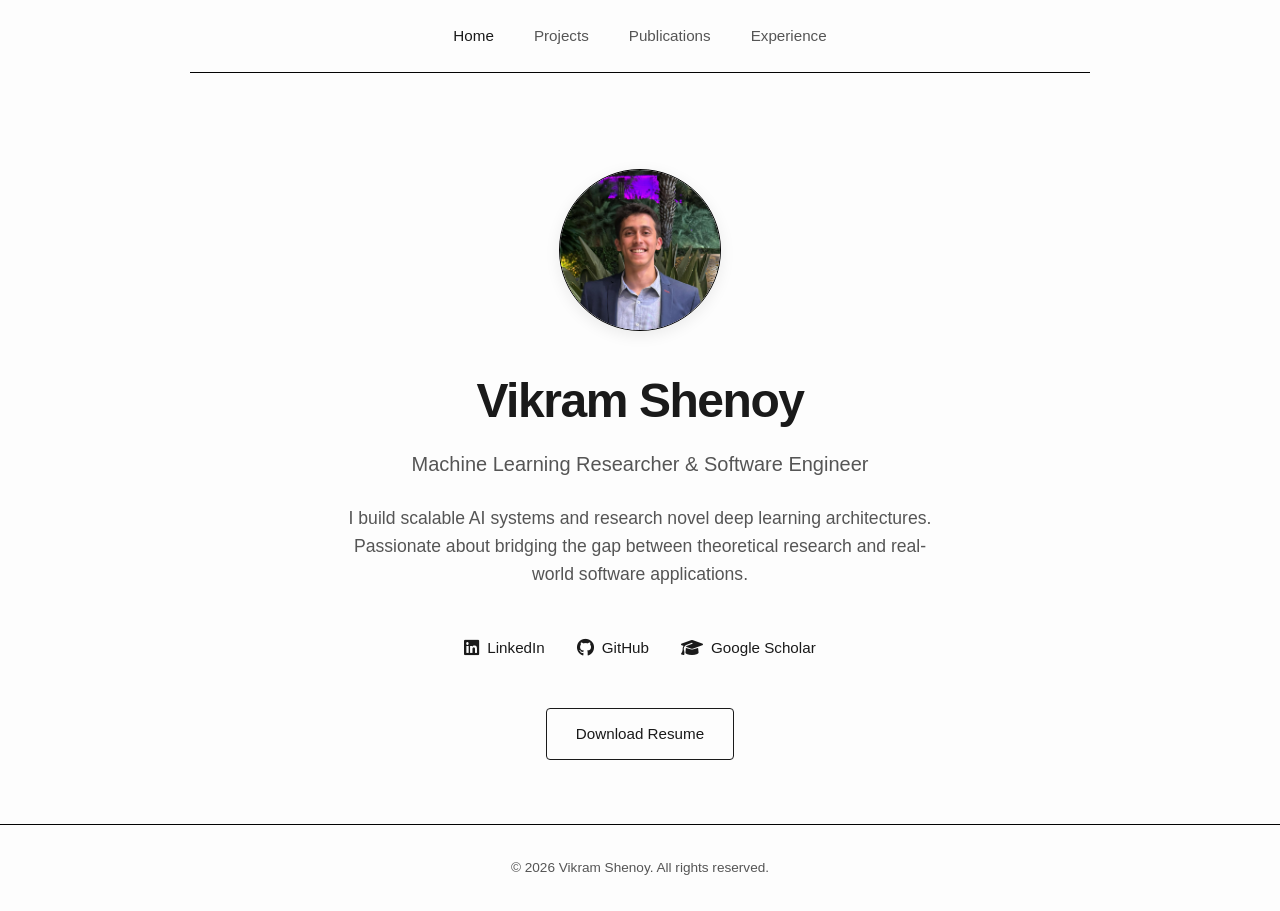
==== commit f3e59515: "Added the remaining sections" ====
--- a/index.html
+++ b/index.html
@@ -3,8 +3,9 @@
 <head>
     <meta charset="UTF-8">
     <meta name="viewport" content="width=device-width, initial-scale=1.0">
-    <title>Your Name - Portfolio</title>
-    
+    <title>Vikram Shenoy - Portfolio</title>
+    <link rel="icon" type="image/x-icon" href="images/favicon.png">
+
     <link rel="stylesheet" href="https://cdnjs.cloudflare.com/ajax/libs/font-awesome/6.4.0/css/all.min.css">
     <link rel="stylesheet" href="styles.css">
 </head>
@@ -13,9 +14,9 @@
     <nav>
         <div class="nav-brand"></div> <div class="nav-links">
             <a href="index.html" class="active">Home</a>
-            <!-- <a href="projects.html">Projects</a> -->
+            <a href="projects.html">Projects</a>
             <a href="publications.html">Publications</a>
-            <!-- <a href="experience.html">Experience</a> -->
+            <a href="experience.html">Experience</a>
         </div>
         
         <div></div> </nav>
--- a/styles.css
+++ b/styles.css
@@ -117,6 +117,7 @@
     border-radius: 50%;
     object-fit: cover;
     margin-bottom: 1.5rem;
+    border: 1px solid var(--border-color);
     box-shadow: 0 4px 15px rgba(0, 0, 0, 0.08); 
 }
 
@@ -290,4 +291,185 @@
         height: auto;
         aspect-ratio: 16 / 9;
     }
+}
+/* =========================================
+   8. Experience Page Specific Styles
+   ========================================= */
+.experience-list {
+    display: flex;
+    flex-direction: column;
+    gap: 2rem;
+}
+
+.experience-card {
+    padding: 2.5rem;
+    border: 1px solid var(--border-color);
+    border-radius: 8px;
+    background-color: var(--bg-color);
+    transition: transform 0.3s ease, box-shadow 0.3s ease;
+}
+
+.experience-card:hover {
+    transform: translateY(-5px);
+    box-shadow: 0 12px 30px rgba(0, 0, 0, 0.06);
+    border-color: transparent; /* Optional: hides the border on hover for a cleaner shadow look */
+}
+
+.experience-header {
+    display: flex;
+    justify-content: space-between;
+    align-items: baseline;
+    margin-bottom: 1.5rem;
+    border-bottom: 1px solid #f0f0f0;
+    padding-bottom: 1rem;
+}
+
+.experience-company {
+    font-size: 1.35rem;
+    font-weight: 700;
+    margin: 0;
+    letter-spacing: -0.02em;
+}
+
+.experience-location {
+    font-size: 0.9rem;
+    color: var(--secondary-text);
+}
+
+.role-group {
+    margin-bottom: 2rem;
+}
+
+.role-group:last-child {
+    margin-bottom: 0;
+}
+
+.experience-role {
+    font-size: 1.1rem;
+    font-weight: 600;
+    color: var(--text-color);
+    margin: 0 0 0.25rem 0;
+    display: flex;
+    justify-content: space-between;
+    align-items: center;
+}
+
+.experience-date {
+    font-size: 0.85rem;
+    color: var(--secondary-text);
+    font-weight: 400;
+}
+
+.experience-card ul {
+    margin: 0.75rem 0 0 0;
+    padding-left: 1.25rem;
+    color: var(--text-color);
+    font-size: 0.95rem;
+}
+
+.experience-card li {
+    margin-bottom: 0.6rem;
+}
+
+.experience-card li:last-child {
+    margin-bottom: 0;
+}
+
+/* Mobile Adjustments for Experience */
+@media (max-width: 600px) {
+    .experience-header, .experience-role {
+        flex-direction: column;
+        align-items: flex-start;
+        gap: 0.25rem;
+    }
+    .experience-card {
+        padding: 1.5rem;
+    }
+}
+/* =========================================
+   9. Projects Page Specific Styles
+   ========================================= */
+.project-grid {
+    display: grid;
+    grid-template-columns: repeat(auto-fit, minmax(320px, 1fr));
+    gap: 2rem;
+}
+
+.project-card {
+    display: flex;
+    flex-direction: column;
+    padding: 1.5rem;
+    border: 1px solid var(--border-color);
+    border-radius: 8px;
+    background-color: var(--bg-color);
+    transition: transform 0.3s ease, box-shadow 0.3s ease;
+}
+
+.project-card:hover {
+    transform: translateY(-5px);
+    box-shadow: 0 12px 30px rgba(0, 0, 0, 0.06);
+    border-color: transparent;
+}
+
+.project-image {
+    width: 100%;
+    height: 180px;
+    object-fit: cover;
+    border-radius: 4px;
+    background-color: #f0f0f0; /* Fallback for empty images */
+    margin-bottom: 1.25rem;
+    border: 1px solid var(--border-color);
+}
+
+.project-title {
+    font-size: 1.25rem;
+    font-weight: 600;
+    margin: 0 0 0.5rem 0;
+    color: var(--text-color);
+}
+
+.project-desc {
+    font-size: 0.95rem;
+    color: var(--text-color);
+    margin: 0 0 1rem 0;
+    flex-grow: 1; /* Pushes the bottom elements down if descriptions vary in length */
+}
+
+.project-achievement {
+    font-size: 0.9rem;
+    color: var(--secondary-text);
+    margin: 0 0 1.25rem 0;
+    padding-left: 0.75rem;
+    border-left: 2px solid var(--text-color);
+}
+
+.project-tech-stack {
+    margin-bottom: 1.25rem;
+}
+
+.tech-tag {
+    display: inline-block;
+    font-size: 0.8rem;
+    font-family: ui-monospace, SFMono-Regular, Menlo, Monaco, Consolas, monospace;
+    background-color: #f5f5f5;
+    color: var(--secondary-text);
+    padding: 0.2rem 0.6rem;
+    border-radius: 4px;
+    margin: 0 0.4rem 0.4rem 0;
+    border: 1px solid #e0e0e0;
+}
+
+.project-link {
+    align-self: flex-start;
+    font-size: 0.9rem;
+    font-weight: 500;
+    color: var(--text-color);
+    text-decoration: none;
+    border-bottom: 1px solid var(--text-color);
+    padding-bottom: 1px;
+    transition: opacity 0.2s ease;
+}
+
+.project-link:hover {
+    opacity: 0.7;
 }
